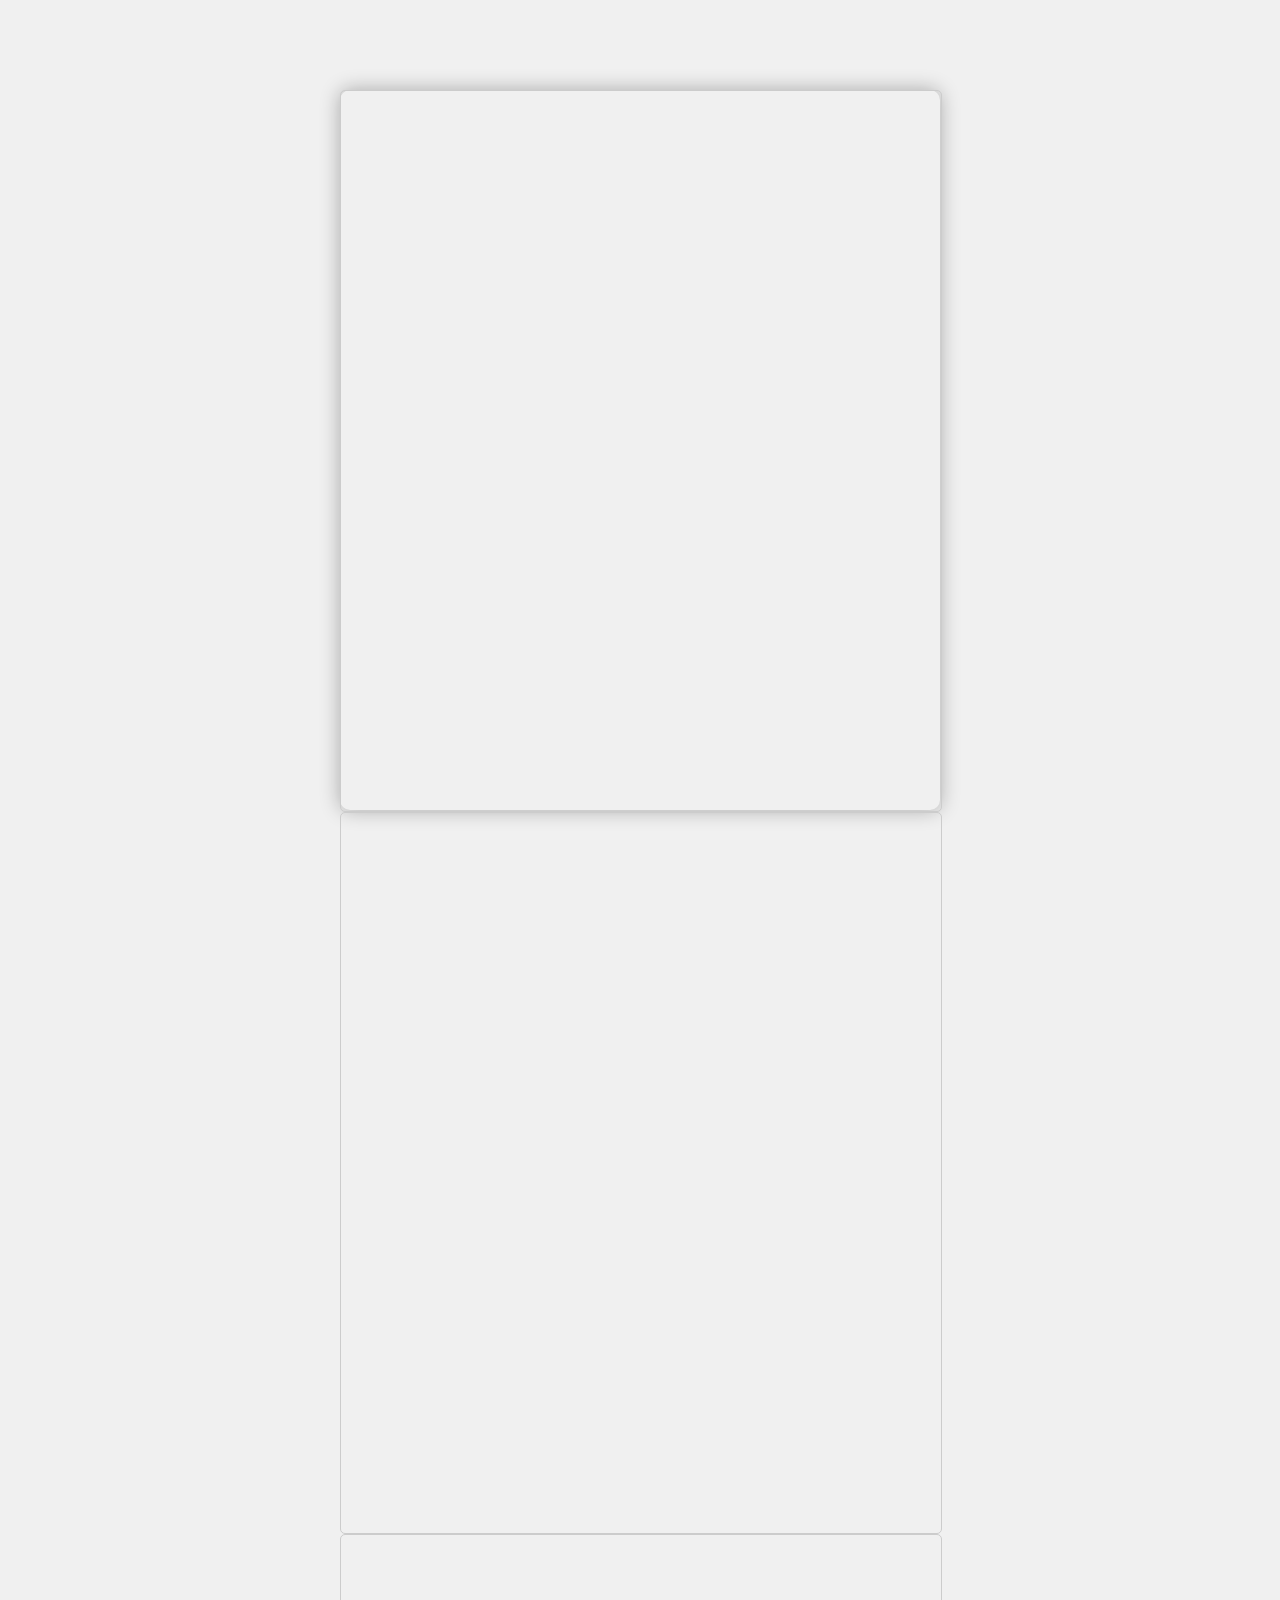
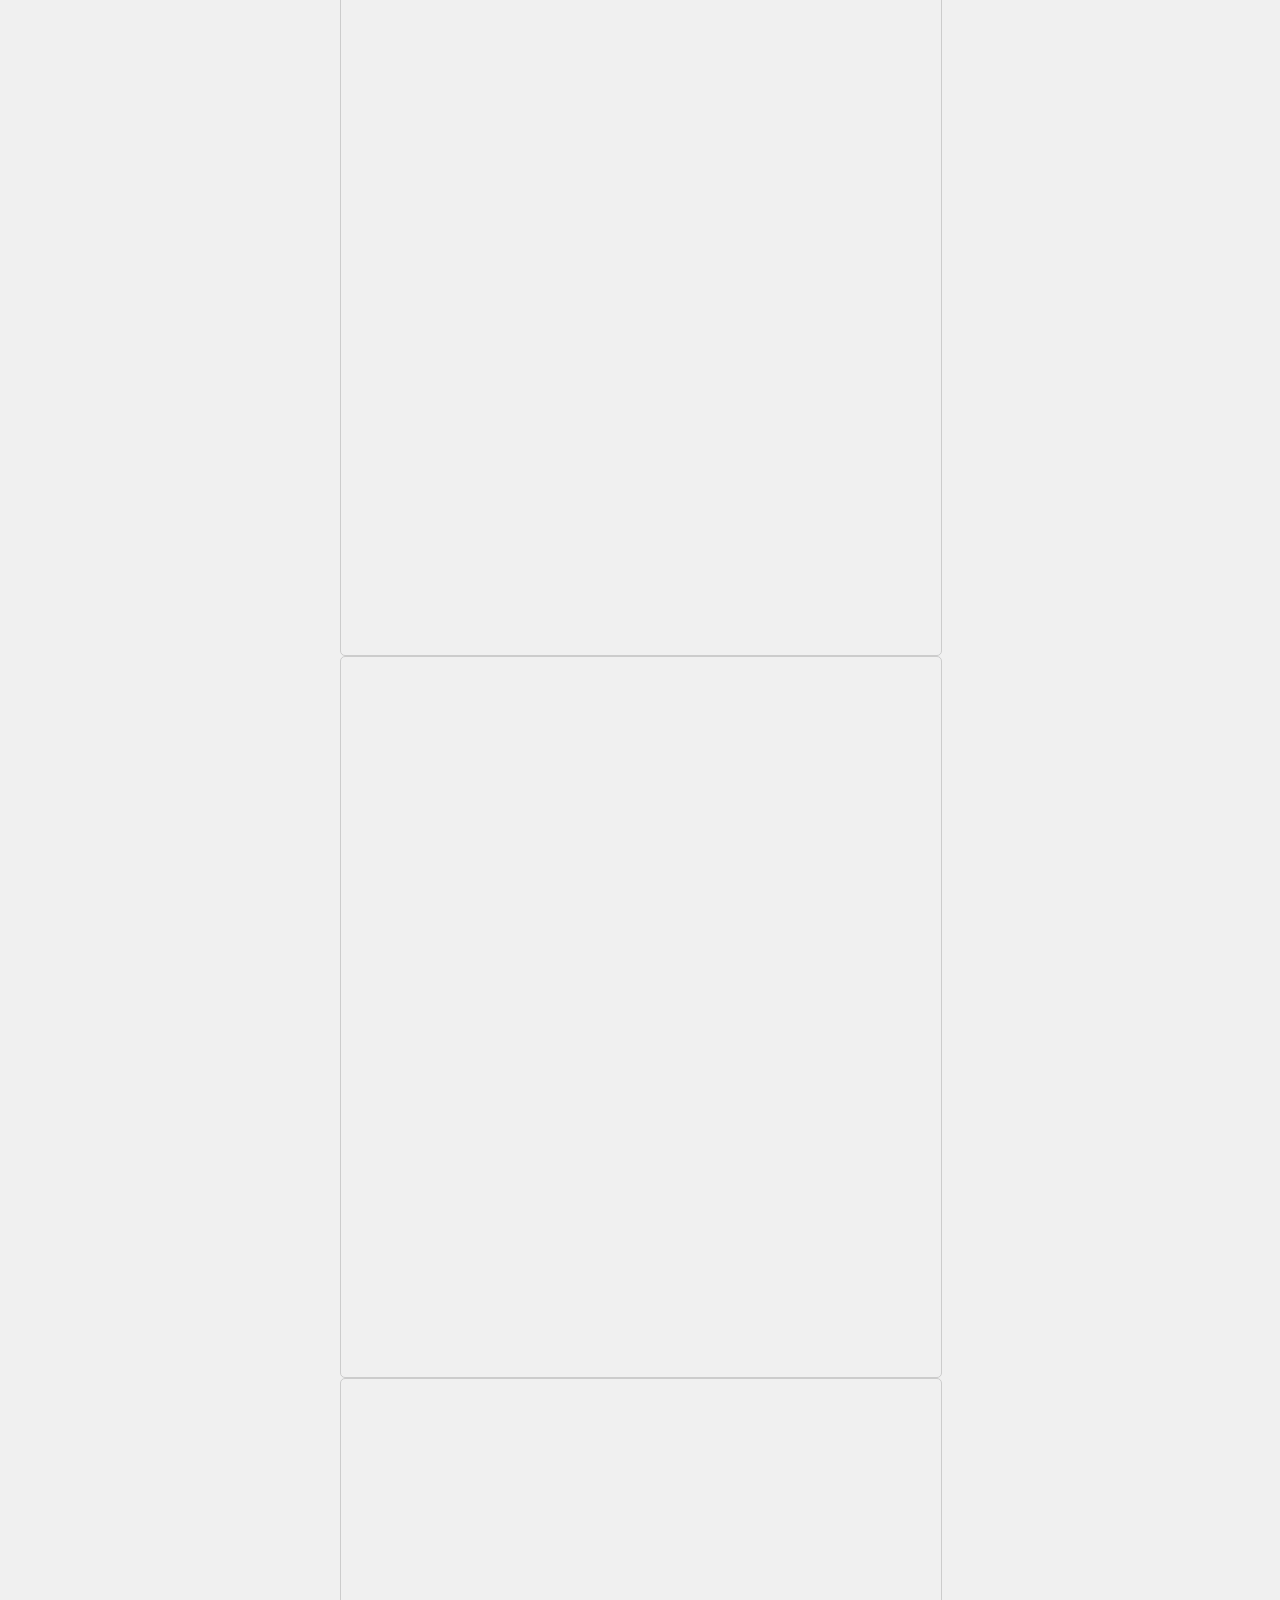
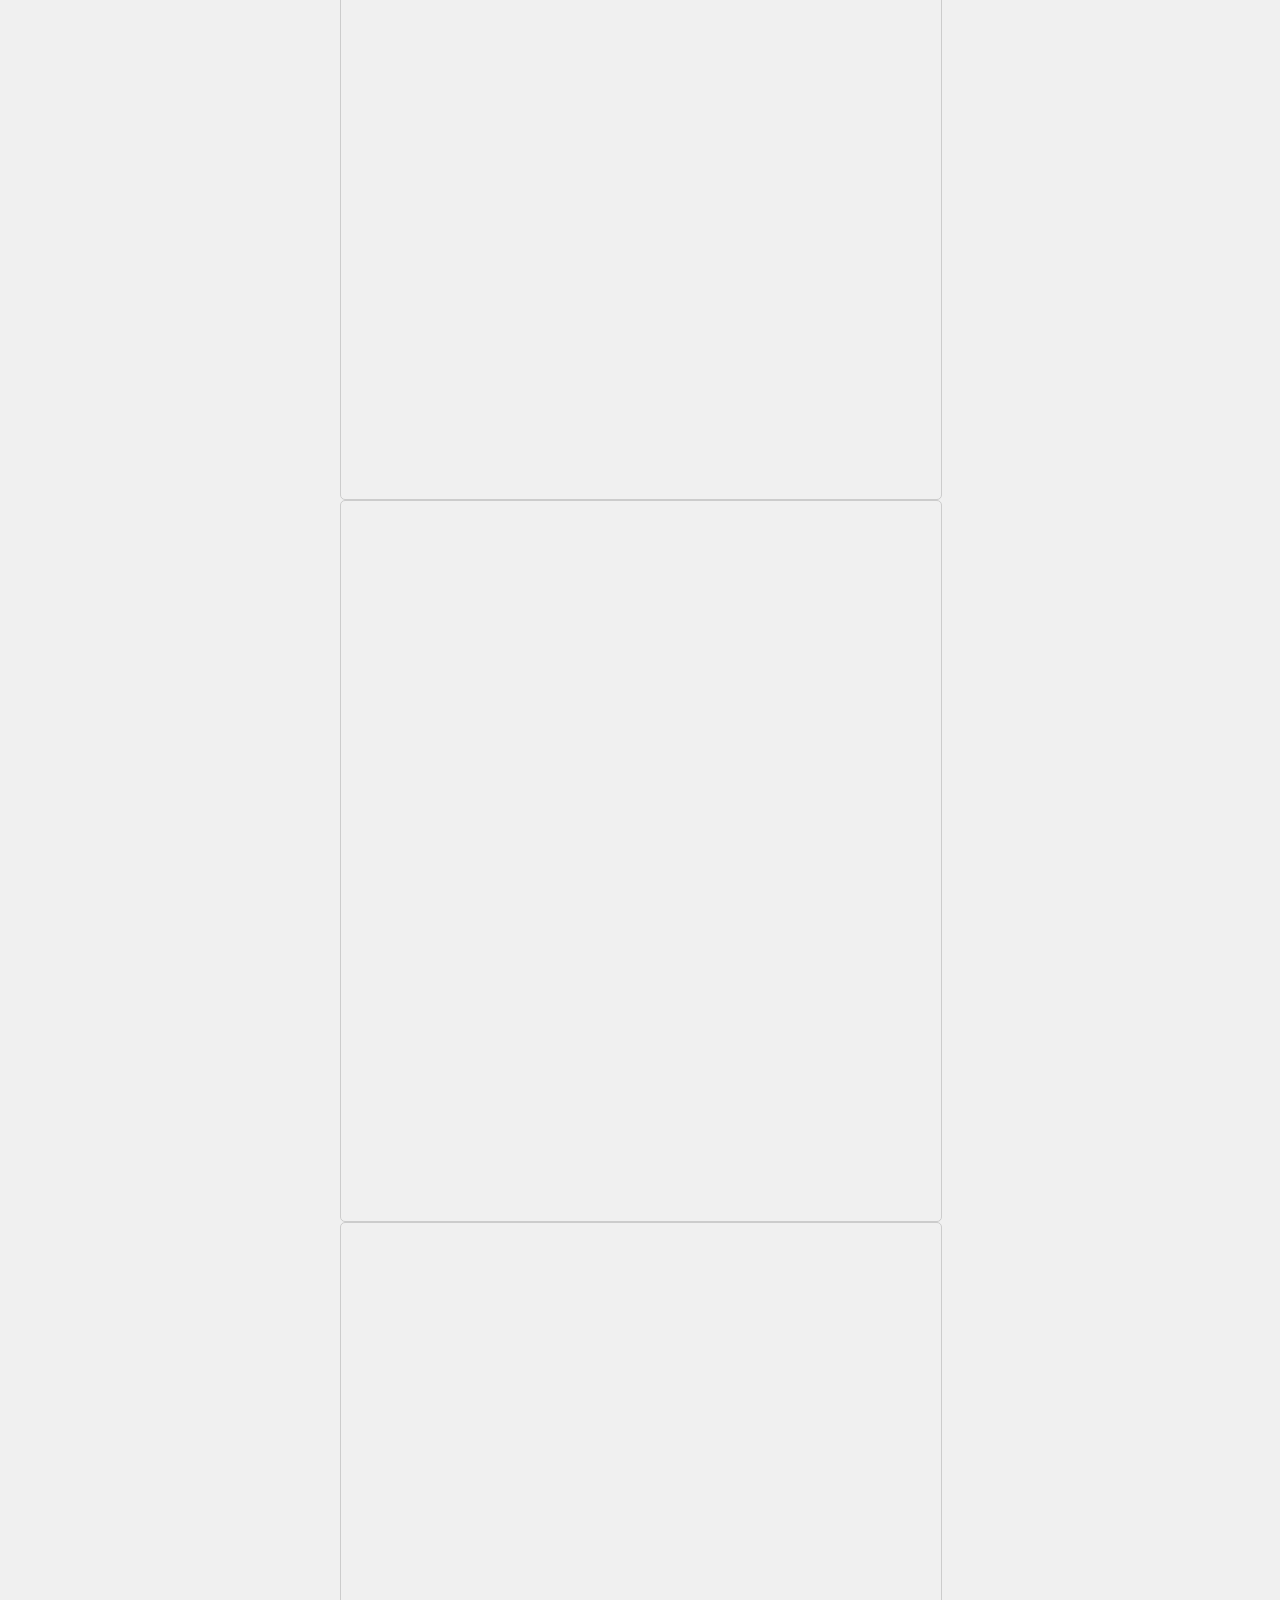
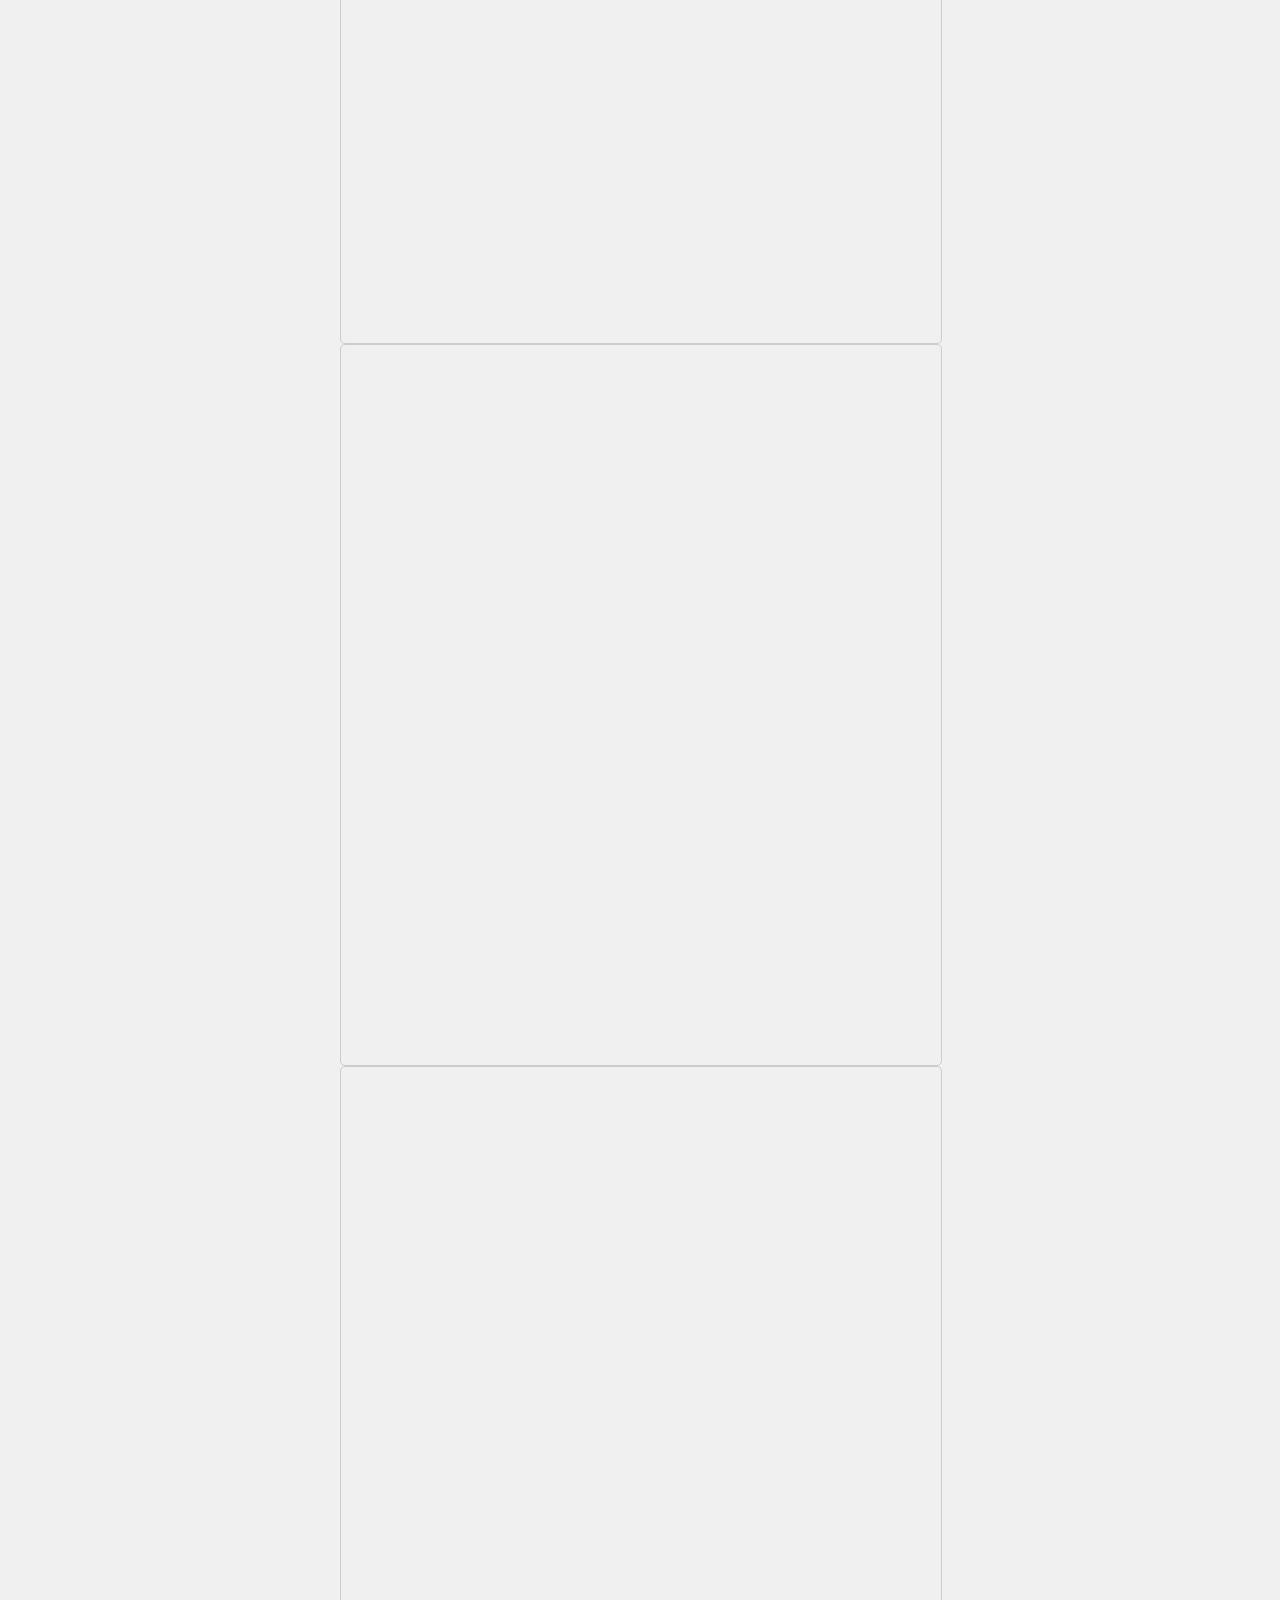
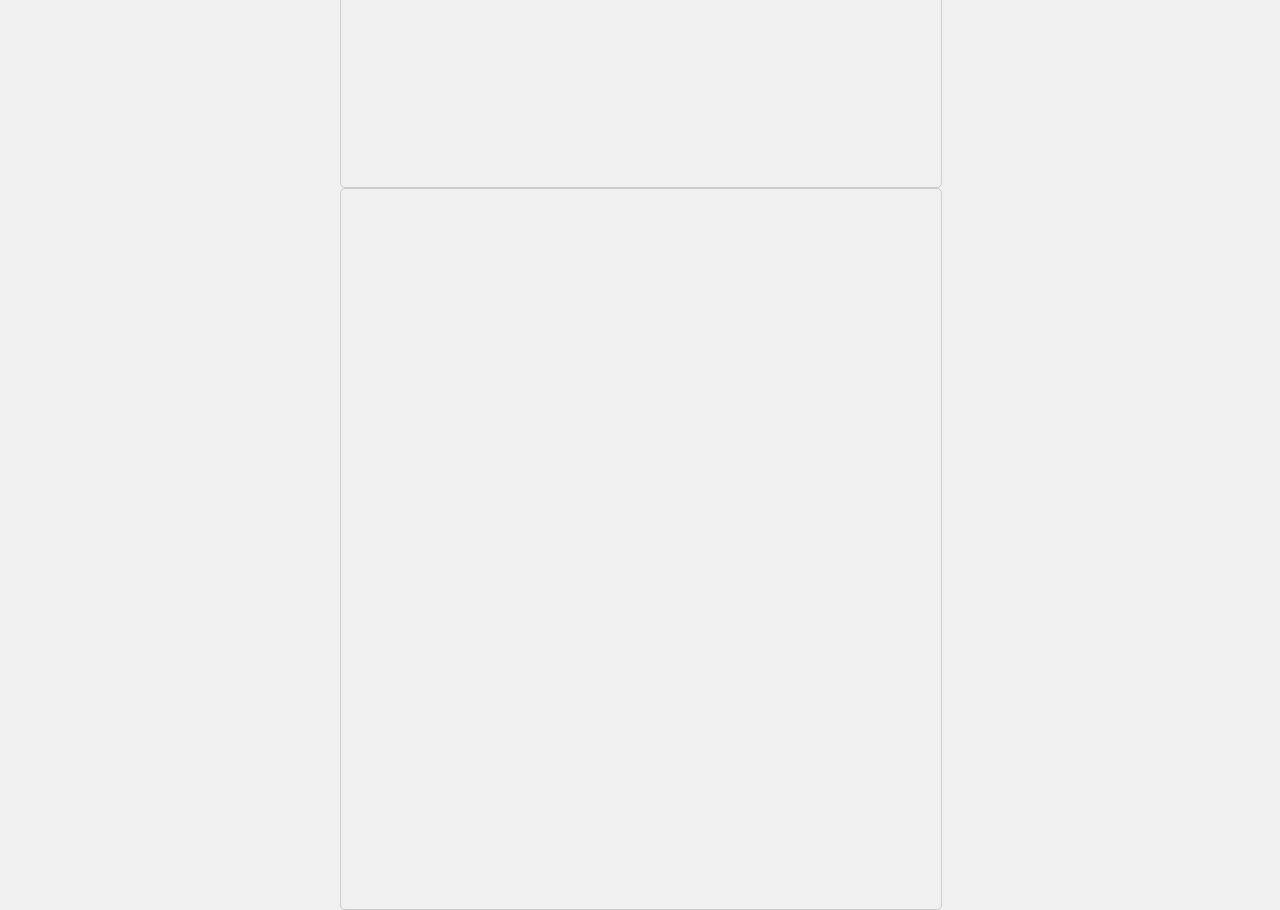
==== index.html @ fb33899c "Create index.html" ====
<!DOCTYPE html>
<html lang="ru">
<head>
<meta charset="UTF-8">
<title>Моя Книга</title>
<link rel="stylesheet" href="css/style.css">
<script src="https://code.jquery.com/jquery-3.6.0.min.js"></script>
<script src="js/turn.min.js"></script>
<style>
body {
  margin: 0;
  padding: 0;
  display: flex;
  justify-content: center;
  align-items: center;
  height: 100vh;
  background: #f0f0f0;
}
#flipbook {
  width: 90%;
  max-width: 600px;
  height: 80vh;
  box-shadow: 0 0 20px rgba(0,0,0,0.3);
  border-radius: 10px;
}
.page {
  width: 100%;
  height: 100%;
  background-size: cover;
  background-position: center;
  border: 1px solid #ccc;
  border-radius: 5px;
}
</style>
</head>
<body>
<div id="flipbook">
  <!-- Страницы будут подгружаться автоматически через JS -->
</div>

<script>
// Автоматически подгружаем все страницы из папки images
const totalPages = 10; // <-- поставь количество страниц в твоем PDF
const flipbook = $('#flipbook');

for (let i = 1; i <= totalPages; i++) {
    const num = i.toString().padStart(2, '0'); // формируем 01, 02...
    const pageDiv = $('<div>').addClass('page').css('background-image', `url('images/page${num}.jpg')`);
    flipbook.append(pageDiv);
}

$(document).ready(function(){
  flipbook.turn({
    width: 600,
    height: 800,
    autoCenter: true
  });
});
</script>
</body>
</html>
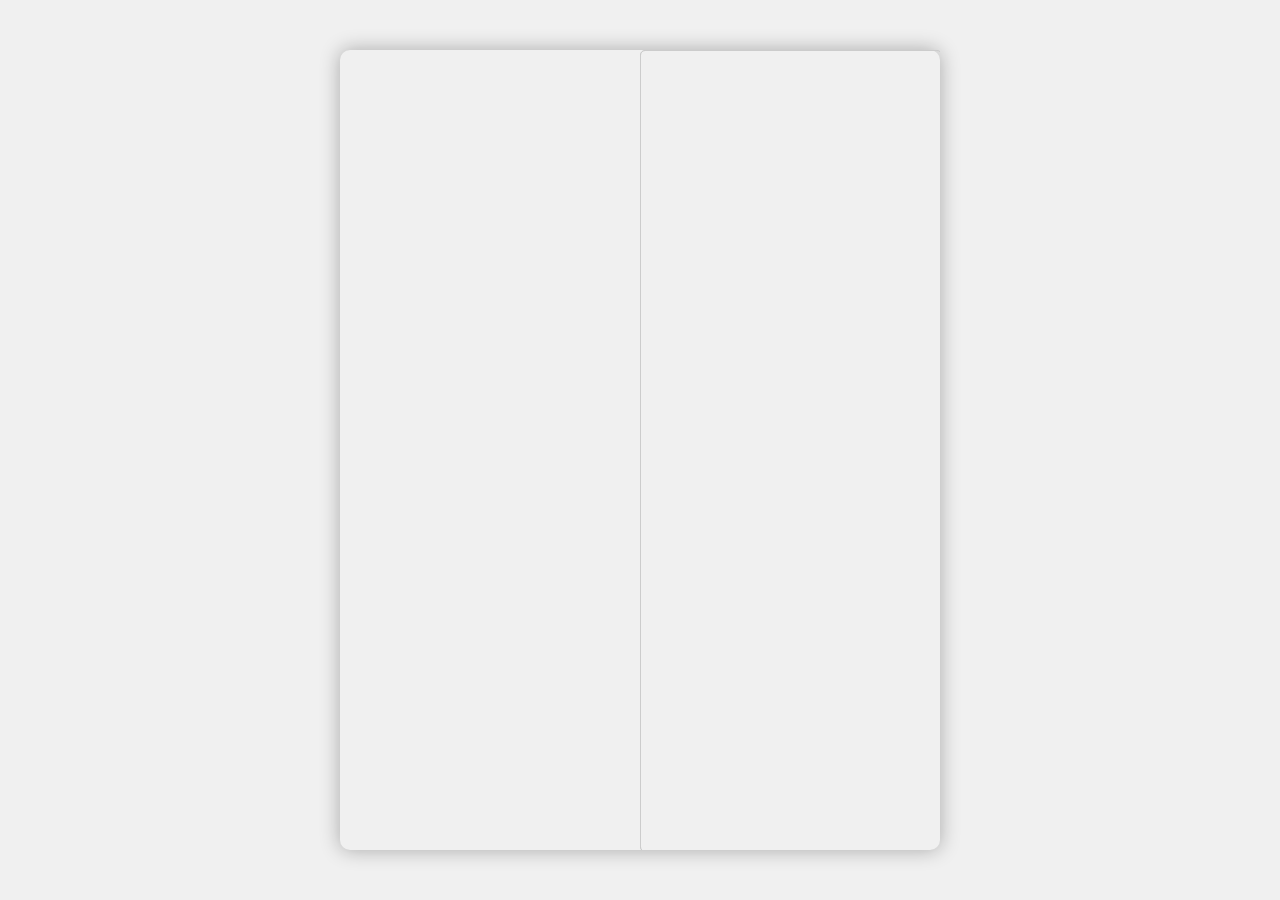
==== commit b5575142: "Update index.html" ====
--- a/index.html
+++ b/index.html
@@ -40,7 +40,7 @@
 
 <script>
 // Автоматически подгружаем все страницы из папки images
-const totalPages = 10; // <-- поставь количество страниц в твоем PDF
+const totalPages = 20; // <-- поставь количество страниц в твоем PDF
 const flipbook = $('#flipbook');
 
 for (let i = 1; i <= totalPages; i++) {
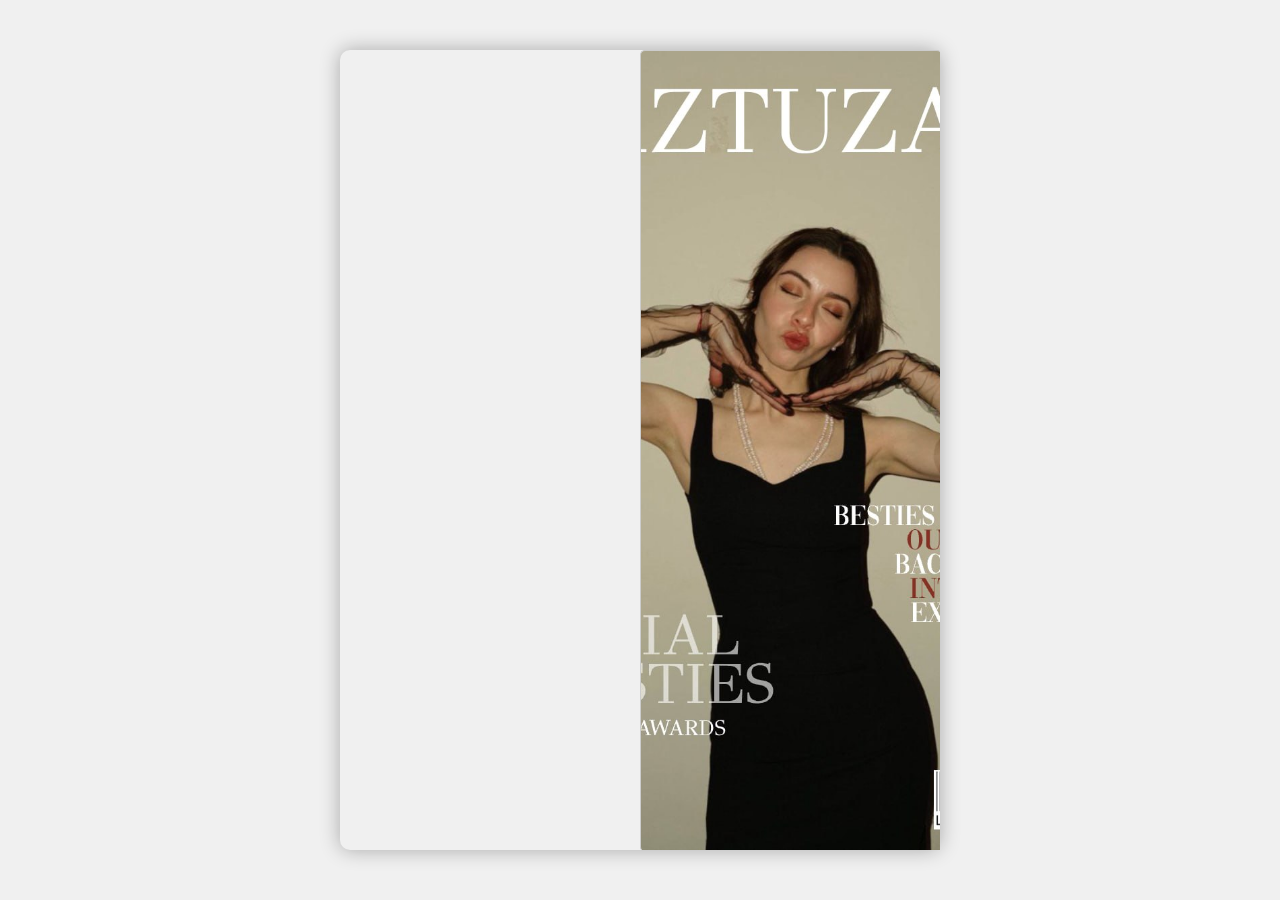
==== commit 74e8fae8: "Update index.html" ====
--- a/index.html
+++ b/index.html
@@ -35,17 +35,16 @@
 </head>
 <body>
 <div id="flipbook">
-  <!-- Страницы будут подгружаться автоматически через JS -->
+  <!-- Страницы подгрузятся автоматически через JS -->
 </div>
 
 <script>
-// Автоматически подгружаем все страницы из папки images
-const totalPages = 20; // <-- поставь количество страниц в твоем PDF
+// Укажи количество страниц в твоем PDF
+const totalPages = 20; // <- замени на своё количество страниц
 const flipbook = $('#flipbook');
 
 for (let i = 1; i <= totalPages; i++) {
-    const num = i.toString().padStart(2, '0'); // формируем 01, 02...
-    const pageDiv = $('<div>').addClass('page').css('background-image', `url('images/page${num}.jpg')`);
+    const pageDiv = $('<div>').addClass('page').css('background-image', `url('images/${i}.jpg')`);
     flipbook.append(pageDiv);
 }
 
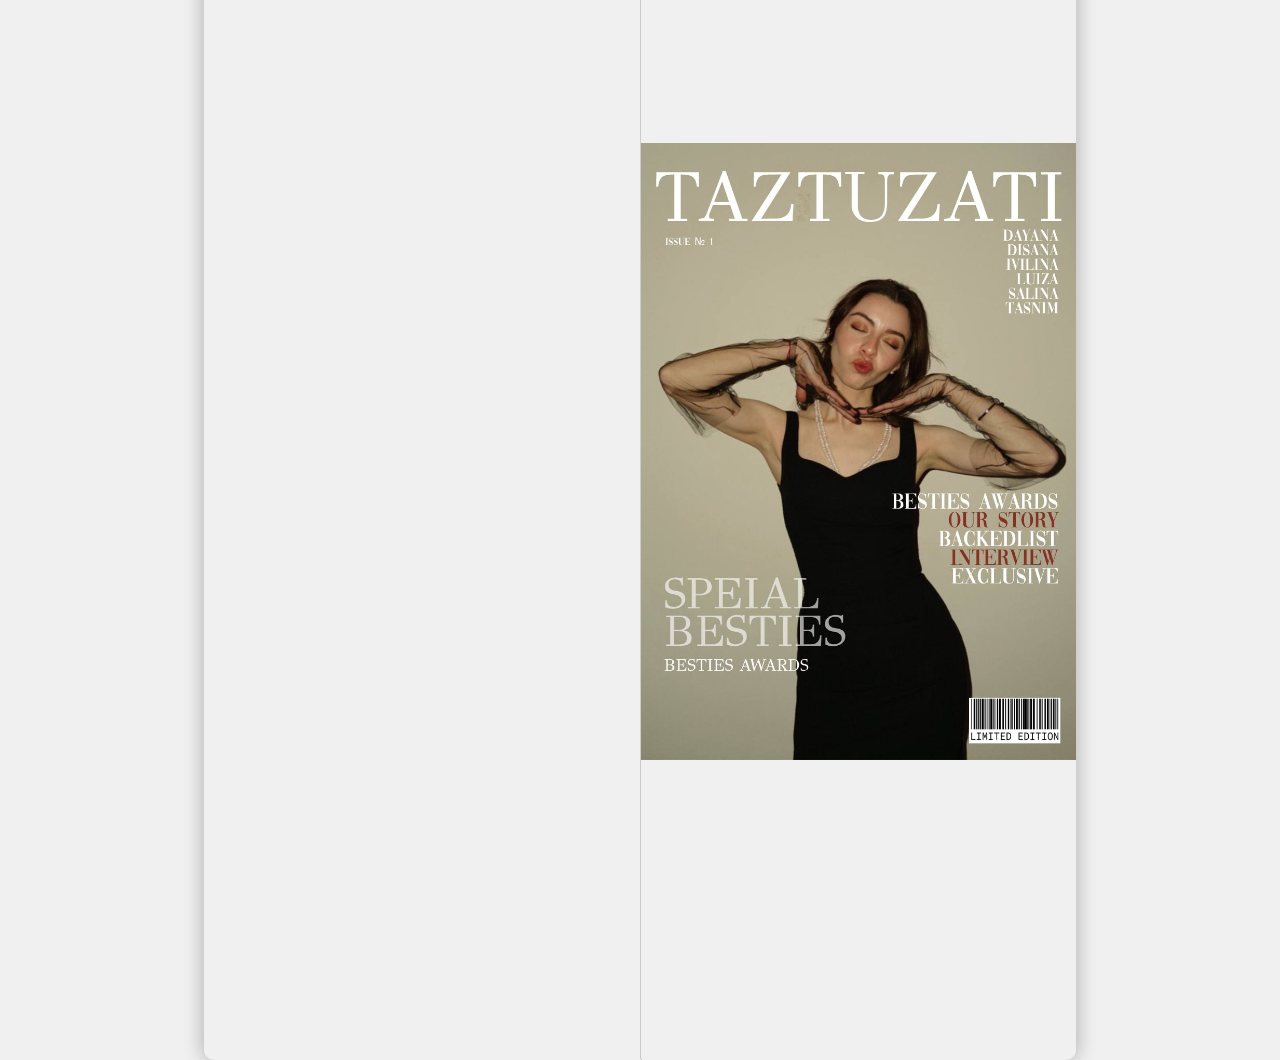
==== commit 953d2101: "Update index.html" ====
--- a/index.html
+++ b/index.html
@@ -18,7 +18,7 @@
 }
 #flipbook {
   width: 90%;
-  max-width: 600px;
+  max-width: 872px; /* ширина под твои изображения */
   height: 80vh;
   box-shadow: 0 0 20px rgba(0,0,0,0.3);
   border-radius: 10px;
@@ -26,7 +26,8 @@
 .page {
   width: 100%;
   height: 100%;
-  background-size: cover;
+  background-size: contain; /* полностью помещаем картинку */
+  background-repeat: no-repeat;
   background-position: center;
   border: 1px solid #ccc;
   border-radius: 5px;
@@ -34,13 +35,11 @@
 </style>
 </head>
 <body>
-<div id="flipbook">
-  <!-- Страницы подгрузятся автоматически через JS -->
-</div>
+<div id="flipbook"></div>
 
 <script>
-// Укажи количество страниц в твоем PDF
-const totalPages = 20; // <- замени на своё количество страниц
+// Здесь JS автоматически подгружает все изображения из images/
+const totalPages = 10; // <- замените на количество страниц в вашем PDF
 const flipbook = $('#flipbook');
 
 for (let i = 1; i <= totalPages; i++) {
@@ -50,8 +49,8 @@
 
 $(document).ready(function(){
   flipbook.turn({
-    width: 600,
-    height: 800,
+    width: 872,
+    height: 1220,
     autoCenter: true
   });
 });
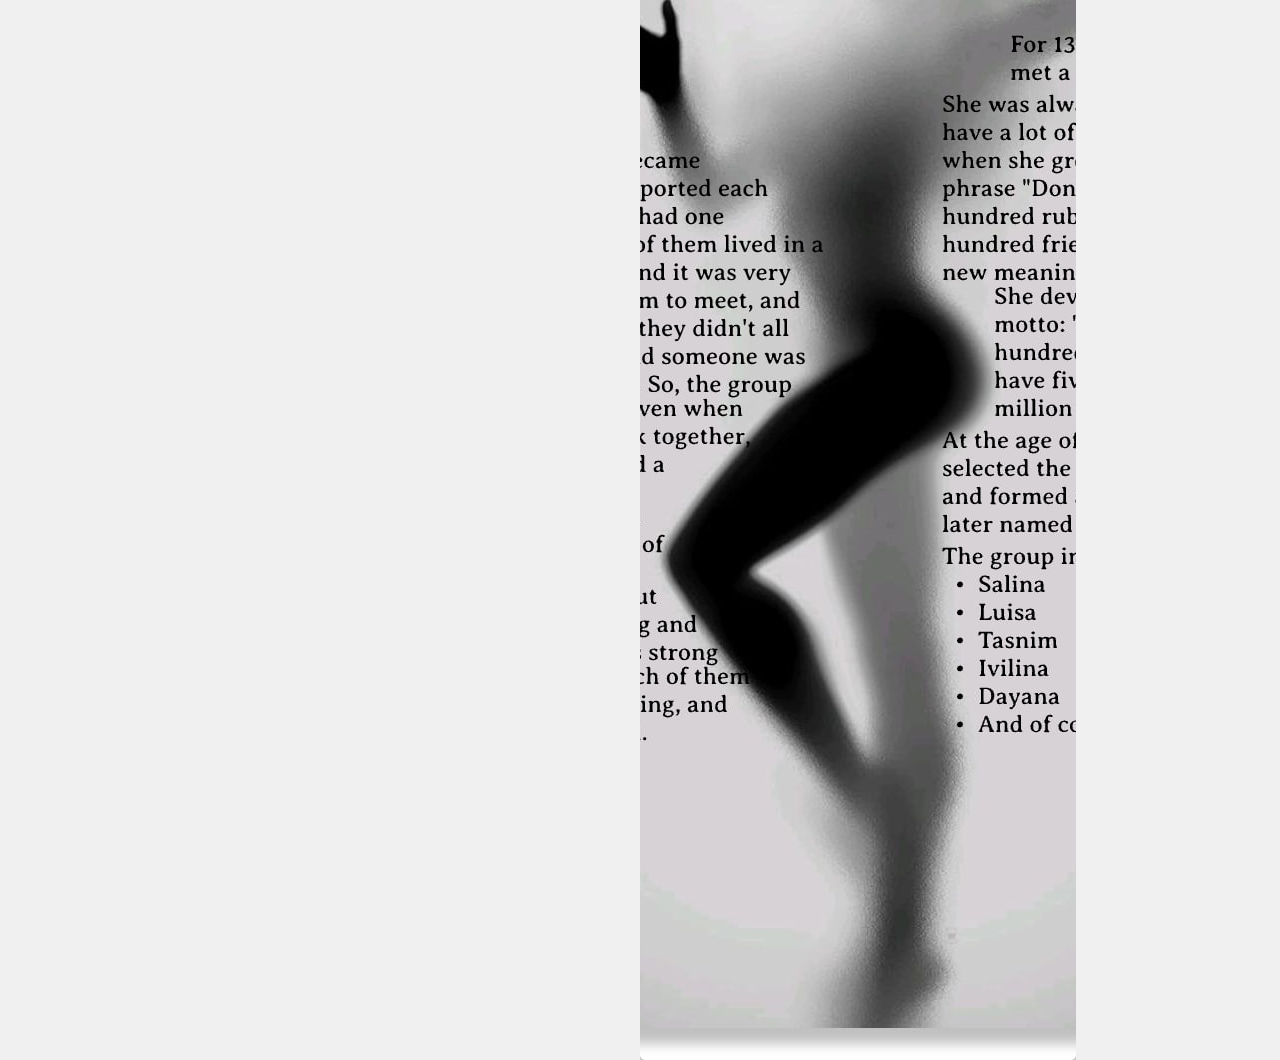
==== commit abc18337: "Update index.html" ====
--- a/index.html
+++ b/index.html
@@ -2,7 +2,7 @@
 <html lang="ru">
 <head>
 <meta charset="UTF-8">
-<title>Моя Книга</title>
+<title>Flipbook PDF</title>
 <link rel="stylesheet" href="css/style.css">
 <script src="https://code.jquery.com/jquery-3.6.0.min.js"></script>
 <script src="js/turn.min.js"></script>
@@ -18,19 +18,17 @@
 }
 #flipbook {
   width: 90%;
-  max-width: 872px; /* ширина под твои изображения */
-  height: 80vh;
-  box-shadow: 0 0 20px rgba(0,0,0,0.3);
-  border-radius: 10px;
+  max-width: 872px;
+  height: 1220px;
 }
 .page {
   width: 100%;
   height: 100%;
-  background-size: contain; /* полностью помещаем картинку */
+  background-size: cover;  /* заполняет весь блок */
+  background-position: center;
   background-repeat: no-repeat;
-  background-position: center;
-  border: 1px solid #ccc;
   border-radius: 5px;
+  box-shadow: 0 0 5px rgba(0,0,0,0.3);
 }
 </style>
 </head>
@@ -38,20 +36,33 @@
 <div id="flipbook"></div>
 
 <script>
-// Здесь JS автоматически подгружает все изображения из images/
-const totalPages = 10; // <- замените на количество страниц в вашем PDF
+const images = [
+  'images/cover.jpg',  // обложка
+  'images/1.jpg',      // страницы контента
+  'images/2.jpg',
+  'images/3.jpg',
+  'images/4.jpg',
+  'images/backcover.jpg' // задняя обложка
+];
+
 const flipbook = $('#flipbook');
 
-for (let i = 1; i <= totalPages; i++) {
-    const pageDiv = $('<div>').addClass('page').css('background-image', `url('images/${i}.jpg')`);
-    flipbook.append(pageDiv);
-}
+// создаём страницы
+images.forEach((img, idx) => {
+  const page = $('<div>').addClass('page').css('background-image', `url('${img}')`);
+  flipbook.append(page);
+});
 
 $(document).ready(function(){
   flipbook.turn({
     width: 872,
     height: 1220,
-    autoCenter: true
+    autoCenter: true,
+    pages: images.length,
+    display: 'double',  // открываем по две страницы
+    acceleration: true,
+    gradients: true,
+    elevation: 50
   });
 });
 </script>
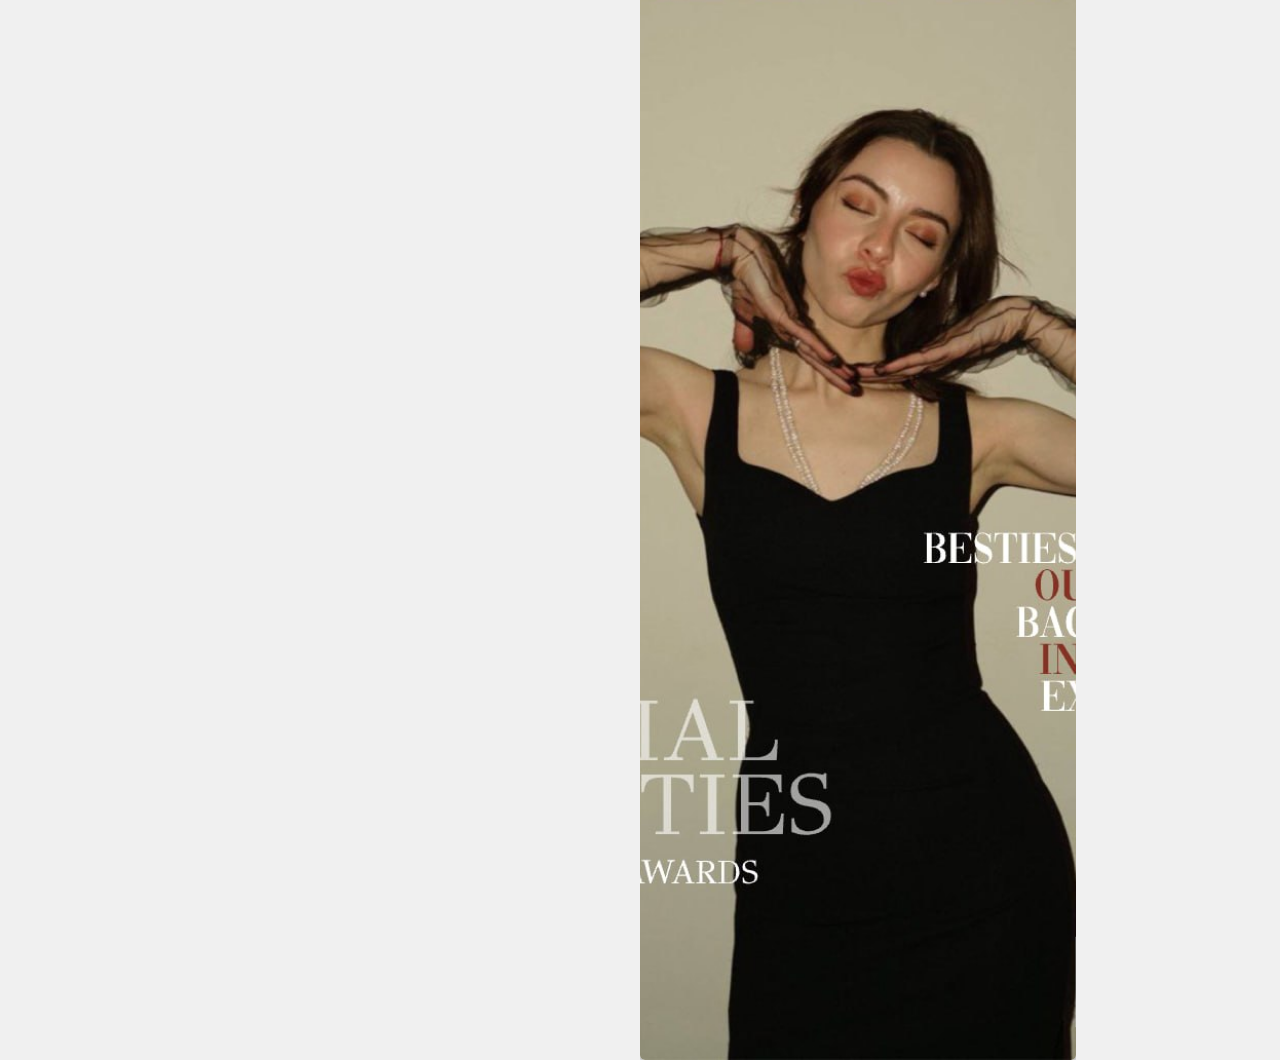
==== commit b7e39e26: "Update index.html" ====
--- a/index.html
+++ b/index.html
@@ -37,12 +37,26 @@
 
 <script>
 const images = [
-  'images/cover.jpg',  // обложка
-  'images/1.jpg',      // страницы контента
-  'images/2.jpg',
+  'images/1.jpg',  // обложка
+  'images/2.jpg',      // страницы контента
   'images/3.jpg',
   'images/4.jpg',
-  'images/backcover.jpg' // задняя обложка
+  'images/5.jpg',
+  'images/6.jpg',
+  'images/7.jpg',
+  'images/8.jpg',
+  'images/9.jpg',
+  'images/10.jpg',
+  'images/11jpg',
+  'images/12.jpg',
+  'images/13.jpg',
+  'images/14.jpg',
+  'images/15.jpg',
+  'images/16.jpg',
+  'images/17.jpg',
+  'images/18.jpg',
+  'images/19.jpg',
+  'images/20.jpg' // задняя обложка
 ];
 
 const flipbook = $('#flipbook');
